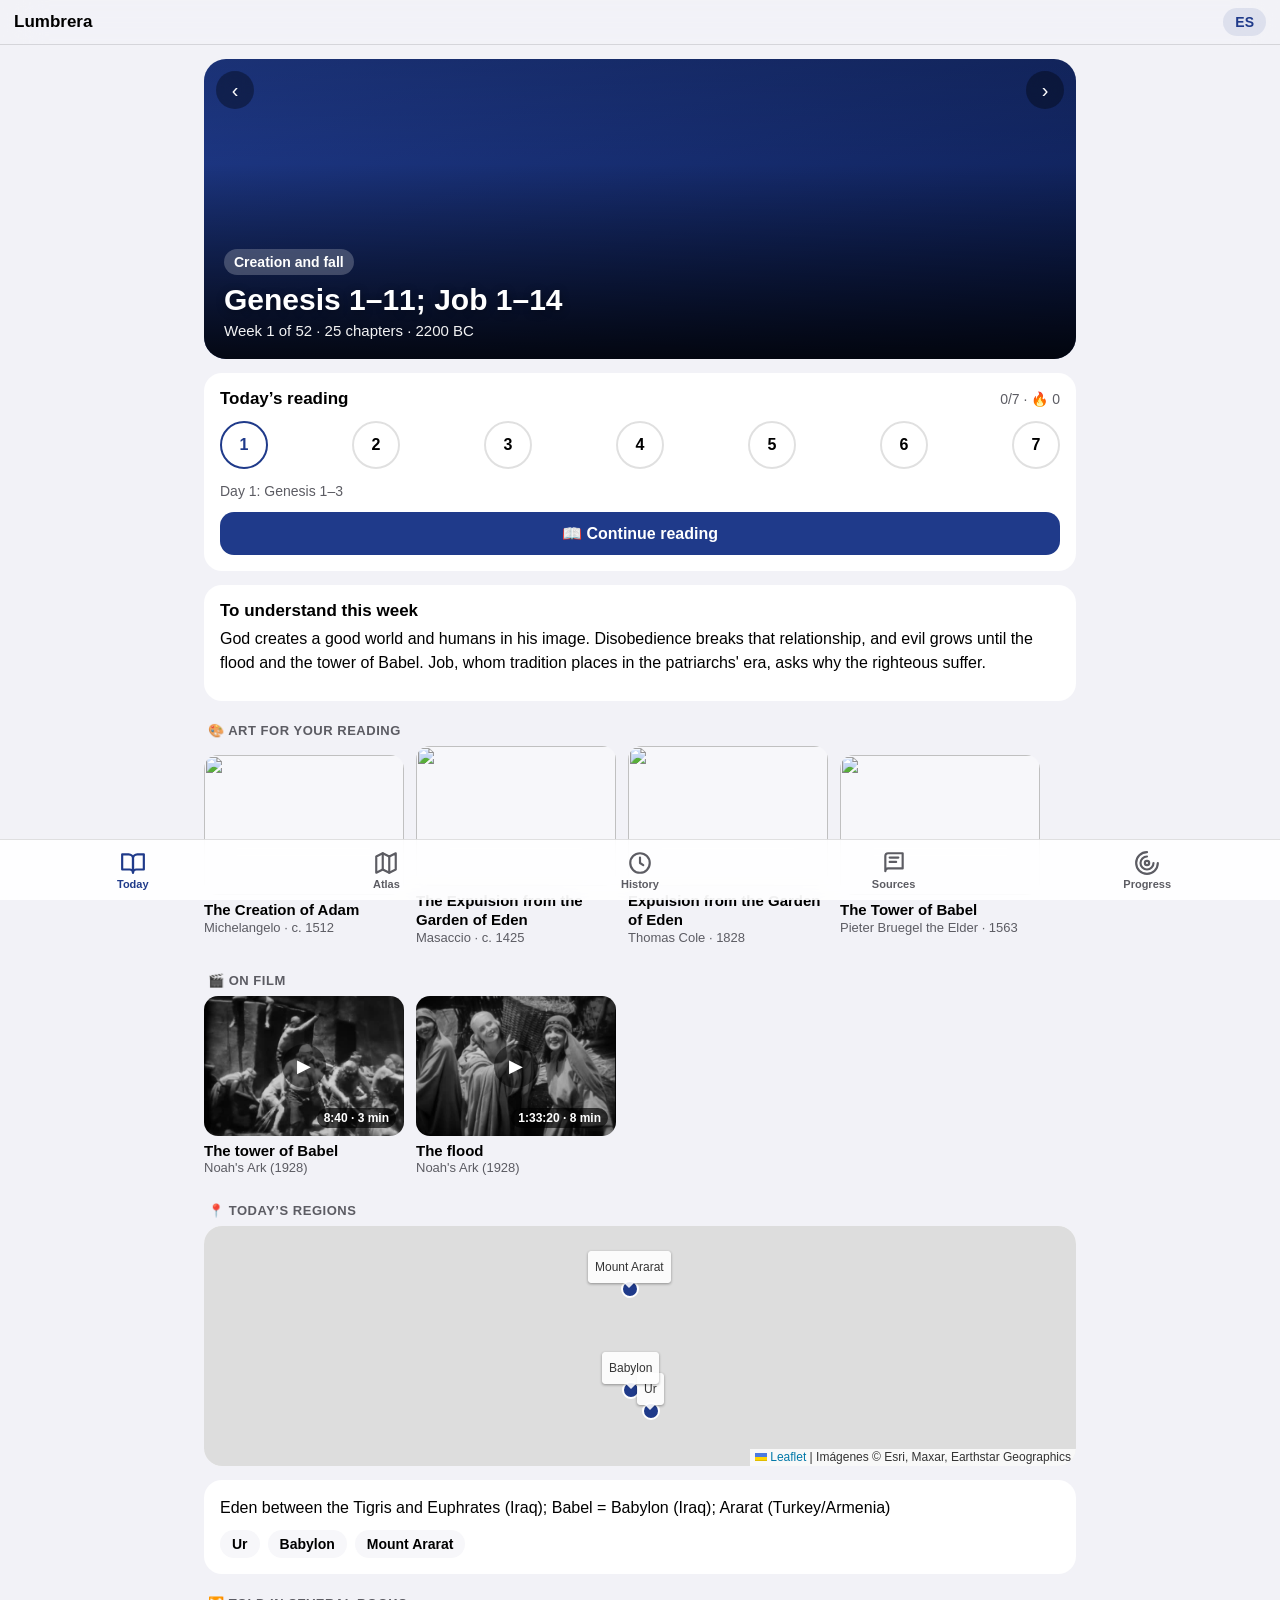
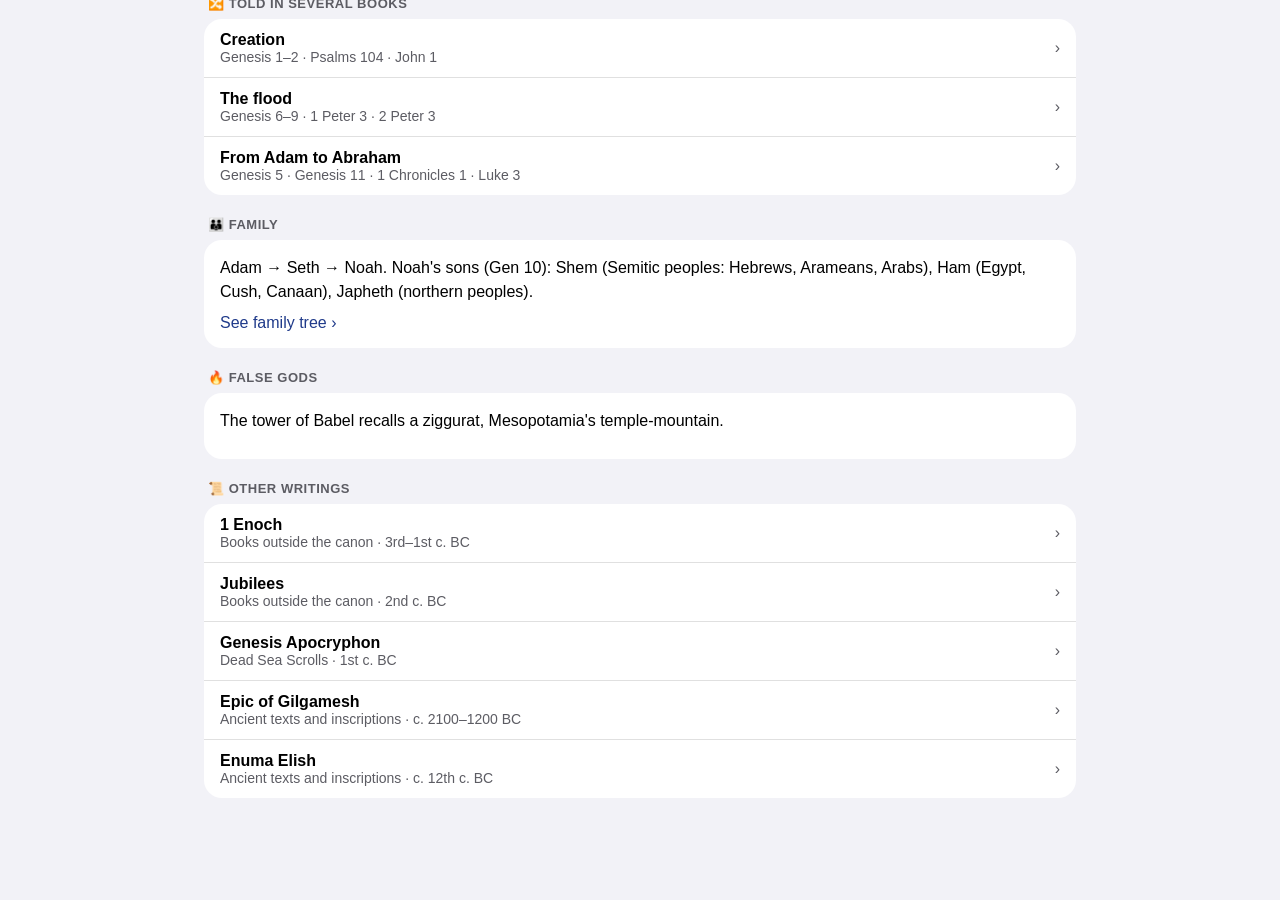
==== app/index.html @ c67d04bc "Lumbrera: nuevo nombre, página de presentación y app en /app/ Co-Authored-By: Claude Opus 5.5 <norep" ====
<!DOCTYPE html>
<html lang="es">
<head>
<meta charset="utf-8">
<meta name="viewport" content="width=device-width, initial-scale=1, viewport-fit=cover">
<title>Lumbrera — Biblia Reina-Valera 1909</title>
<meta name="description" content="La Biblia Reina-Valera 1909 en 52 semanas, en orden cronológico, con mapas, familias, línea del tiempo, dioses falsos, arte y cine.">
<meta name="theme-color" content="#1f3a8a" media="(prefers-color-scheme: light)">
<meta name="theme-color" content="#000000" media="(prefers-color-scheme: dark)">
<meta name="apple-mobile-web-app-capable" content="yes">
<meta name="mobile-web-app-capable" content="yes">
<meta name="apple-mobile-web-app-status-bar-style" content="default">
<meta name="apple-mobile-web-app-title" content="Lumbrera">
<link rel="apple-touch-icon" href="img/icon-180.png">
<link rel="icon" href="img/icon-192.png">
<link rel="manifest" href="manifest.webmanifest">
<link rel="stylesheet" href="vendor/leaflet.css">
<link rel="stylesheet" href="app.css">
</head>
<body>
<div id="app">
  <header id="topbar"><button id="back" class="icon-btn" aria-label="Atrás" hidden>‹</button><h1 id="title">Lumbrera</h1><button id="langBtn" class="pill" aria-label="Idioma">EN</button></header>
  <main id="view" tabindex="-1"></main>
  <nav id="tabs" aria-label="Secciones"></nav>
</div>
<div id="sheet" class="sheet" hidden><div class="sheet-backdrop"></div><div class="sheet-panel" role="dialog" aria-modal="true"><div class="sheet-grab"></div><button class="sheet-close icon-btn" aria-label="Cerrar">✕</button><div class="sheet-body"></div></div></div>
<div id="zoom" class="zoom" hidden><img alt=""><button class="zoom-close icon-btn" aria-label="Cerrar">✕</button><div class="zoom-cap"></div></div>
<script src="vendor/leaflet.js" defer></script>
<script src="app.js" defer></script>
</body>
</html>
---- app/vendor/leaflet.css ----
/* required styles */

.leaflet-pane,
.leaflet-tile,
.leaflet-marker-icon,
.leaflet-marker-shadow,
.leaflet-tile-container,
.leaflet-pane > svg,
.leaflet-pane > canvas,
.leaflet-zoom-box,
.leaflet-image-layer,
.leaflet-layer {
	position: absolute;
	left: 0;
	top: 0;
	}
.leaflet-container {
	overflow: hidden;
	}
.leaflet-tile,
.leaflet-marker-icon,
.leaflet-marker-shadow {
	-webkit-user-select: none;
	   -moz-user-select: none;
	        user-select: none;
	  -webkit-user-drag: none;
	}
/* Prevents IE11 from highlighting tiles in blue */
.leaflet-tile::selection {
	background: transparent;
}
/* Safari renders non-retina tile on retina better with this, but Chrome is worse */
.leaflet-safari .leaflet-tile {
	image-rendering: -webkit-optimize-contrast;
	}
/* hack that prevents hw layers "stretching" when loading new tiles */
.leaflet-safari .leaflet-tile-container {
	width: 1600px;
	height: 1600px;
	-webkit-transform-origin: 0 0;
	}
.leaflet-marker-icon,
.leaflet-marker-shadow {
	display: block;
	}
/* .leaflet-container svg: reset svg max-width decleration shipped in Joomla! (joomla.org) 3.x */
/* .leaflet-container img: map is broken in FF if you have max-width: 100% on tiles */
.leaflet-container .leaflet-overlay-pane svg {
	max-width: none !important;
	max-height: none !important;
	}
.leaflet-container .leaflet-marker-pane img,
.leaflet-container .leaflet-shadow-pane img,
.leaflet-container .leaflet-tile-pane img,
.leaflet-container img.leaflet-image-layer,
.leaflet-container .leaflet-tile {
	max-width: none !important;
	max-height: none !important;
	width: auto;
	padding: 0;
	}

.leaflet-container img.leaflet-tile {
	/* See: https://bugs.chromium.org/p/chromium/issues/detail?id=600120 */
	mix-blend-mode: plus-lighter;
}

.leaflet-container.leaflet-touch-zoom {
	-ms-touch-action: pan-x pan-y;
	touch-action: pan-x pan-y;
	}
.leaflet-container.leaflet-touch-drag {
	-ms-touch-action: pinch-zoom;
	/* Fallback for FF which doesn't support pinch-zoom */
	touch-action: none;
	touch-action: pinch-zoom;
}
.leaflet-container.leaflet-touch-drag.leaflet-touch-zoom {
	-ms-touch-action: none;
	touch-action: none;
}
.leaflet-container {
	-webkit-tap-highlight-color: transparent;
}
.leaflet-container a {
	-webkit-tap-highlight-color: rgba(51, 181, 229, 0.4);
}
.leaflet-tile {
	filter: inherit;
	visibility: hidden;
	}
.leaflet-tile-loaded {
	visibility: inherit;
	}
.leaflet-zoom-box {
	width: 0;
	height: 0;
	-moz-box-sizing: border-box;
	     box-sizing: border-box;
	z-index: 800;
	}
/* workaround for https://bugzilla.mozilla.org/show_bug.cgi?id=888319 */
.leaflet-overlay-pane svg {
	-moz-user-select: none;
	}

.leaflet-pane         { z-index: 400; }

.leaflet-tile-pane    { z-index: 200; }
.leaflet-overlay-pane { z-index: 400; }
.leaflet-shadow-pane  { z-index: 500; }
.leaflet-marker-pane  { z-index: 600; }
.leaflet-tooltip-pane   { z-index: 650; }
.leaflet-popup-pane   { z-index: 700; }

.leaflet-map-pane canvas { z-index: 100; }
.leaflet-map-pane svg    { z-index: 200; }

.leaflet-vml-shape {
	width: 1px;
	height: 1px;
	}
.lvml {
	behavior: url(#default#VML);
	display: inline-block;
	position: absolute;
	}


/* control positioning */

.leaflet-control {
	position: relative;
	z-index: 800;
	pointer-events: visiblePainted; /* IE 9-10 doesn't have auto */
	pointer-events: auto;
	}
.leaflet-top,
.leaflet-bottom {
	position: absolute;
	z-index: 1000;
	pointer-events: none;
	}
.leaflet-top {
	top: 0;
	}
.leaflet-right {
	right: 0;
	}
.leaflet-bottom {
	bottom: 0;
	}
.leaflet-left {
	left: 0;
	}
.leaflet-control {
	float: left;
	clear: both;
	}
.leaflet-right .leaflet-control {
	float: right;
	}
.leaflet-top .leaflet-control {
	margin-top: 10px;
	}
.leaflet-bottom .leaflet-control {
	margin-bottom: 10px;
	}
.leaflet-left .leaflet-control {
	margin-left: 10px;
	}
.leaflet-right .leaflet-control {
	margin-right: 10px;
	}


/* zoom and fade animations */

.leaflet-fade-anim .leaflet-popup {
	opacity: 0;
	-webkit-transition: opacity 0.2s linear;
	   -moz-transition: opacity 0.2s linear;
	        transition: opacity 0.2s linear;
	}
.leaflet-fade-anim .leaflet-map-pane .leaflet-popup {
	opacity: 1;
	}
.leaflet-zoom-animated {
	-webkit-transform-origin: 0 0;
	    -ms-transform-origin: 0 0;
	        transform-origin: 0 0;
	}
svg.leaflet-zoom-animated {
	will-change: transform;
}

.leaflet-zoom-anim .leaflet-zoom-animated {
	-webkit-transition: -webkit-transform 0.25s cubic-bezier(0,0,0.25,1);
	   -moz-transition:    -moz-transform 0.25s cubic-bezier(0,0,0.25,1);
	        transition:         transform 0.25s cubic-bezier(0,0,0.25,1);
	}
.leaflet-zoom-anim .leaflet-tile,
.leaflet-pan-anim .leaflet-tile {
	-webkit-transition: none;
	   -moz-transition: none;
	        transition: none;
	}

.leaflet-zoom-anim .leaflet-zoom-hide {
	visibility: hidden;
	}


/* cursors */

.leaflet-interactive {
	cursor: pointer;
	}
.leaflet-grab {
	cursor: -webkit-grab;
	cursor:    -moz-grab;
	cursor:         grab;
	}
.leaflet-crosshair,
.leaflet-crosshair .leaflet-interactive {
	cursor: crosshair;
	}
.leaflet-popup-pane,
.leaflet-control {
	cursor: auto;
	}
.leaflet-dragging .leaflet-grab,
.leaflet-dragging .leaflet-grab .leaflet-interactive,
.leaflet-dragging .leaflet-marker-draggable {
	cursor: move;
	cursor: -webkit-grabbing;
	cursor:    -moz-grabbing;
	cursor:         grabbing;
	}

/* marker & overlays interactivity */
.leaflet-marker-icon,
.leaflet-marker-shadow,
.leaflet-image-layer,
.leaflet-pane > svg path,
.leaflet-tile-container {
	pointer-events: none;
	}

.leaflet-marker-icon.leaflet-interactive,
.leaflet-image-layer.leaflet-interactive,
.leaflet-pane > svg path.leaflet-interactive,
svg.leaflet-image-layer.leaflet-interactive path {
	pointer-events: visiblePainted; /* IE 9-10 doesn't have auto */
	pointer-events: auto;
	}

/* visual tweaks */

.leaflet-container {
	background: #ddd;
	outline-offset: 1px;
	}
.leaflet-container a {
	color: #0078A8;
	}
.leaflet-zoom-box {
	border: 2px dotted #38f;
	background: rgba(255,255,255,0.5);
	}


/* general typography */
.leaflet-container {
	font-family: "Helvetica Neue", Arial, Helvetica, sans-serif;
	font-size: 12px;
	font-size: 0.75rem;
	line-height: 1.5;
	}


/* general toolbar styles */

.leaflet-bar {
	box-shadow: 0 1px 5px rgba(0,0,0,0.65);
	border-radius: 4px;
	}
.leaflet-bar a {
	background-color: #fff;
	border-bottom: 1px solid #ccc;
	width: 26px;
	height: 26px;
	line-height: 26px;
	display: block;
	text-align: center;
	text-decoration: none;
	color: black;
	}
.leaflet-bar a,
.leaflet-control-layers-toggle {
	background-position: 50% 50%;
	background-repeat: no-repeat;
	display: block;
	}
.leaflet-bar a:hover,
.leaflet-bar a:focus {
	background-color: #f4f4f4;
	}
.leaflet-bar a:first-child {
	border-top-left-radius: 4px;
	border-top-right-radius: 4px;
	}
.leaflet-bar a:last-child {
	border-bottom-left-radius: 4px;
	border-bottom-right-radius: 4px;
	border-bottom: none;
	}
.leaflet-bar a.leaflet-disabled {
	cursor: default;
	background-color: #f4f4f4;
	color: #bbb;
	}

.leaflet-touch .leaflet-bar a {
	width: 30px;
	height: 30px;
	line-height: 30px;
	}
.leaflet-touch .leaflet-bar a:first-child {
	border-top-left-radius: 2px;
	border-top-right-radius: 2px;
	}
.leaflet-touch .leaflet-bar a:last-child {
	border-bottom-left-radius: 2px;
	border-bottom-right-radius: 2px;
	}

/* zoom control */

.leaflet-control-zoom-in,
.leaflet-control-zoom-out {
	font: bold 18px 'Lucida Console', Monaco, monospace;
	text-indent: 1px;
	}

.leaflet-touch .leaflet-control-zoom-in, .leaflet-touch .leaflet-control-zoom-out  {
	font-size: 22px;
	}


/* layers control */

.leaflet-control-layers {
	box-shadow: 0 1px 5px rgba(0,0,0,0.4);
	background: #fff;
	border-radius: 5px;
	}
.leaflet-control-layers-toggle {
	background-image: url(images/layers.png);
	width: 36px;
	height: 36px;
	}
.leaflet-retina .leaflet-control-layers-toggle {
	background-image: url(images/layers-2x.png);
	background-size: 26px 26px;
	}
.leaflet-touch .leaflet-control-layers-toggle {
	width: 44px;
	height: 44px;
	}
.leaflet-control-layers .leaflet-control-layers-list,
.leaflet-control-layers-expanded .leaflet-control-layers-toggle {
	display: none;
	}
.leaflet-control-layers-expanded .leaflet-control-layers-list {
	display: block;
	position: relative;
	}
.leaflet-control-layers-expanded {
	padding: 6px 10px 6px 6px;
	color: #333;
	background: #fff;
	}
.leaflet-control-layers-scrollbar {
	overflow-y: scroll;
	overflow-x: hidden;
	padding-right: 5px;
	}
.leaflet-control-layers-selector {
	margin-top: 2px;
	position: relative;
	top: 1px;
	}
.leaflet-control-layers label {
	display: block;
	font-size: 13px;
	font-size: 1.08333em;
	}
.leaflet-control-layers-separator {
	height: 0;
	border-top: 1px solid #ddd;
	margin: 5px -10px 5px -6px;
	}

/* Default icon URLs */
.leaflet-default-icon-path { /* used only in path-guessing heuristic, see L.Icon.Default */
	background-image: url(images/marker-icon.png);
	}


/* attribution and scale controls */

.leaflet-container .leaflet-control-attribution {
	background: #fff;
	background: rgba(255, 255, 255, 0.8);
	margin: 0;
	}
.leaflet-control-attribution,
.leaflet-control-scale-line {
	padding: 0 5px;
	color: #333;
	line-height: 1.4;
	}
.leaflet-control-attribution a {
	text-decoration: none;
	}
.leaflet-control-attribution a:hover,
.leaflet-control-attribution a:focus {
	text-decoration: underline;
	}
.leaflet-attribution-flag {
	display: inline !important;
	vertical-align: baseline !important;
	width: 1em;
	height: 0.6669em;
	}
.leaflet-left .leaflet-control-scale {
	margin-left: 5px;
	}
.leaflet-bottom .leaflet-control-scale {
	margin-bottom: 5px;
	}
.leaflet-control-scale-line {
	border: 2px solid #777;
	border-top: none;
	line-height: 1.1;
	padding: 2px 5px 1px;
	white-space: nowrap;
	-moz-box-sizing: border-box;
	     box-sizing: border-box;
	background: rgba(255, 255, 255, 0.8);
	text-shadow: 1px 1px #fff;
	}
.leaflet-control-scale-line:not(:first-child) {
	border-top: 2px solid #777;
	border-bottom: none;
	margin-top: -2px;
	}
.leaflet-control-scale-line:not(:first-child):not(:last-child) {
	border-bottom: 2px solid #777;
	}

.leaflet-touch .leaflet-control-attribution,
.leaflet-touch .leaflet-control-layers,
.leaflet-touch .leaflet-bar {
	box-shadow: none;
	}
.leaflet-touch .leaflet-control-layers,
.leaflet-touch .leaflet-bar {
	border: 2px solid rgba(0,0,0,0.2);
	background-clip: padding-box;
	}


/* popup */

.leaflet-popup {
	position: absolute;
	text-align: center;
	margin-bottom: 20px;
	}
.leaflet-popup-content-wrapper {
	padding: 1px;
	text-align: left;
	border-radius: 12px;
	}
.leaflet-popup-content {
	margin: 13px 24px 13px 20px;
	line-height: 1.3;
	font-size: 13px;
	font-size: 1.08333em;
	min-height: 1px;
	}
.leaflet-popup-content p {
	margin: 17px 0;
	margin: 1.3em 0;
	}
.leaflet-popup-tip-container {
	width: 40px;
	height: 20px;
	position: absolute;
	left: 50%;
	margin-top: -1px;
	margin-left: -20px;
	overflow: hidden;
	pointer-events: none;
	}
.leaflet-popup-tip {
	width: 17px;
	height: 17px;
	padding: 1px;

	margin: -10px auto 0;
	pointer-events: auto;

	-webkit-transform: rotate(45deg);
	   -moz-transform: rotate(45deg);
	    -ms-transform: rotate(45deg);
	        transform: rotate(45deg);
	}
.leaflet-popup-content-wrapper,
.leaflet-popup-tip {
	background: white;
	color: #333;
	box-shadow: 0 3px 14px rgba(0,0,0,0.4);
	}
.leaflet-container a.leaflet-popup-close-button {
	position: absolute;
	top: 0;
	right: 0;
	border: none;
	text-align: center;
	width: 24px;
	height: 24px;
	font: 16px/24px Tahoma, Verdana, sans-serif;
	color: #757575;
	text-decoration: none;
	background: transparent;
	}
.leaflet-container a.leaflet-popup-close-button:hover,
.leaflet-container a.leaflet-popup-close-button:focus {
	color: #585858;
	}
.leaflet-popup-scrolled {
	overflow: auto;
	}

.leaflet-oldie .leaflet-popup-content-wrapper {
	-ms-zoom: 1;
	}
.leaflet-oldie .leaflet-popup-tip {
	width: 24px;
	margin: 0 auto;

	-ms-filter: "progid:DXImageTransform.Microsoft.Matrix(M11=0.70710678, M12=0.70710678, M21=-0.70710678, M22=0.70710678)";
	filter: progid:DXImageTransform.Microsoft.Matrix(M11=0.70710678, M12=0.70710678, M21=-0.70710678, M22=0.70710678);
	}

.leaflet-oldie .leaflet-control-zoom,
.leaflet-oldie .leaflet-control-layers,
.leaflet-oldie .leaflet-popup-content-wrapper,
.leaflet-oldie .leaflet-popup-tip {
	border: 1px solid #999;
	}


/* div icon */

.leaflet-div-icon {
	background: #fff;
	border: 1px solid #666;
	}


/* Tooltip */
/* Base styles for the element that has a tooltip */
.leaflet-tooltip {
	position: absolute;
	padding: 6px;
	background-color: #fff;
	border: 1px solid #fff;
	border-radius: 3px;
	color: #222;
	white-space: nowrap;
	-webkit-user-select: none;
	-moz-user-select: none;
	-ms-user-select: none;
	user-select: none;
	pointer-events: none;
	box-shadow: 0 1px 3px rgba(0,0,0,0.4);
	}
.leaflet-tooltip.leaflet-interactive {
	cursor: pointer;
	pointer-events: auto;
	}
.leaflet-tooltip-top:before,
.leaflet-tooltip-bottom:before,
.leaflet-tooltip-left:before,
.leaflet-tooltip-right:before {
	position: absolute;
	pointer-events: none;
	border: 6px solid transparent;
	background: transparent;
	content: "";
	}

/* Directions */

.leaflet-tooltip-bottom {
	margin-top: 6px;
}
.leaflet-tooltip-top {
	margin-top: -6px;
}
.leaflet-tooltip-bottom:before,
.leaflet-tooltip-top:before {
	left: 50%;
	margin-left: -6px;
	}
.leaflet-tooltip-top:before {
	bottom: 0;
	margin-bottom: -12px;
	border-top-color: #fff;
	}
.leaflet-tooltip-bottom:before {
	top: 0;
	margin-top: -12px;
	margin-left: -6px;
	border-bottom-color: #fff;
	}
.leaflet-tooltip-left {
	margin-left: -6px;
}
.leaflet-tooltip-right {
	margin-left: 6px;
}
.leaflet-tooltip-left:before,
.leaflet-tooltip-right:before {
	top: 50%;
	margin-top: -6px;
	}
.leaflet-tooltip-left:before {
	right: 0;
	margin-right: -12px;
	border-left-color: #fff;
	}
.leaflet-tooltip-right:before {
	left: 0;
	margin-left: -12px;
	border-right-color: #fff;
	}

/* Printing */

@media print {
	/* Prevent printers from removing background-images of controls. */
	.leaflet-control {
		-webkit-print-color-adjust: exact;
		print-color-adjust: exact;
		}
	}
---- app/app.css ----
[hidden]{display:none!important}
:root{
  --bg:#f2f2f7; --card:#ffffff; --card2:#f7f7fa; --text:#000; --muted:#5c5c63; --line:rgba(0,0,0,.12);
  --accent:#1f3a8a; --accent-soft:rgba(31,58,138,.10); --good:#1e7b3a; --bad:#b3262b; --warn:#b85c00;
  --radius:18px; --tabh:64px; --font:-apple-system,BlinkMacSystemFont,"SF Pro Text","Segoe UI",Roboto,Helvetica,Arial,sans-serif;
  --serif:"New York","Iowan Old Style",Georgia,"Times New Roman",serif;
}
@media (prefers-color-scheme:dark){:root{
  --bg:#000; --card:#1c1c1e; --card2:#2c2c2e; --text:#fff; --muted:#a1a1a8; --line:rgba(255,255,255,.14);
  --accent:#7aa2ff; --accent-soft:rgba(122,162,255,.16); --good:#4cd07a; --bad:#ff6b6b; --warn:#ffa94d;
}}
*{box-sizing:border-box}
html,body{margin:0;background:var(--bg);color:var(--text);font-family:var(--font);-webkit-text-size-adjust:100%}
body{overscroll-behavior-y:none}
a{color:var(--accent);text-decoration:none}
button{font:inherit;color:inherit;background:none;border:0;cursor:pointer;padding:0}
img{max-width:100%;display:block}
h2{font-size:22px;margin:0 0 6px}
h3{font-size:17px;margin:0 0 6px}
p{line-height:1.5;margin:0 0 10px}
.muted{color:var(--muted)}
.small{font-size:14px}
#topbar{position:sticky;top:0;z-index:20;display:flex;align-items:center;gap:8px;padding:calc(env(safe-area-inset-top) + 8px) 14px 8px;background:color-mix(in srgb,var(--bg) 85%,transparent);backdrop-filter:saturate(180%) blur(20px);-webkit-backdrop-filter:saturate(180%) blur(20px);border-bottom:1px solid var(--line)}
#title{font-size:17px;font-weight:700;margin:0;flex:1;white-space:nowrap;overflow:hidden;text-overflow:ellipsis}
.icon-btn{width:40px;height:40px;border-radius:20px;display:inline-grid;place-items:center;font-size:22px;color:var(--accent)}
.pill{padding:6px 12px;border-radius:999px;background:var(--accent-soft);color:var(--accent);font-weight:600;font-size:14px}
#view{padding:14px 14px calc(var(--tabh) + env(safe-area-inset-bottom) + 24px);max-width:900px;margin:0 auto;outline:none}
#tabs{position:fixed;left:0;right:0;bottom:0;z-index:20;display:flex;justify-content:space-around;padding:6px 6px calc(env(safe-area-inset-bottom) + 6px);background:color-mix(in srgb,var(--card) 88%,transparent);backdrop-filter:saturate(180%) blur(20px);-webkit-backdrop-filter:saturate(180%) blur(20px);border-top:1px solid var(--line)}
#tabs a{flex:1;display:flex;flex-direction:column;align-items:center;gap:2px;padding:4px 0;color:var(--muted);font-size:11px;font-weight:600}
#tabs a svg{width:26px;height:26px}
#tabs a.on{color:var(--accent)}
.card{background:var(--card);border-radius:var(--radius);padding:16px;margin-bottom:14px}
.card.tight{padding:0;overflow:hidden}
.row{display:flex;align-items:center;gap:12px}
.list{background:var(--card);border-radius:var(--radius);overflow:hidden;margin-bottom:14px}
.list>*{display:flex;align-items:center;gap:12px;padding:12px 16px;border-bottom:1px solid var(--line);color:var(--text);width:100%;text-align:left}
.list>*:last-child{border-bottom:0}
.list .chev{margin-left:auto;color:var(--muted)}
.section-title{font-size:13px;text-transform:uppercase;letter-spacing:.04em;color:var(--muted);margin:22px 4px 8px;font-weight:600}
.btn{display:inline-flex;align-items:center;justify-content:center;gap:8px;padding:12px 18px;border-radius:14px;background:var(--accent);color:#fff;font-weight:700}
@media (prefers-color-scheme:dark){.btn{color:#000}}
.btn.secondary{background:var(--accent-soft);color:var(--accent)}
.btn.block{width:100%}
.chip{display:inline-flex;align-items:center;gap:6px;padding:6px 12px;border-radius:999px;background:var(--card2);font-size:14px;font-weight:600;color:var(--text)}
.chips{display:flex;gap:8px;flex-wrap:wrap}
.seg{display:flex;background:var(--card2);border-radius:12px;padding:3px;margin-bottom:14px;overflow-x:auto}
.seg button{flex:1;padding:8px 10px;border-radius:9px;font-weight:600;font-size:14px;white-space:nowrap;color:var(--text)}
.seg button.on{background:var(--card);box-shadow:0 1px 3px rgba(0,0,0,.15)}
/* Hero */
.hero{position:relative;border-radius:22px;overflow:hidden;min-height:300px;color:#fff;display:flex;flex-direction:column;justify-content:flex-end;padding:20px;margin-bottom:14px;background:linear-gradient(160deg,var(--accent),#0b1b4d)}
.hero img.bg{position:absolute;inset:0;width:100%;height:100%;object-fit:cover}
.hero::after{content:"";position:absolute;inset:0;background:linear-gradient(to bottom,rgba(0,0,0,.15),rgba(0,0,0,0) 35%,rgba(0,0,0,.82))}
.hero>*{position:relative;z-index:1}
.hero .era{align-self:flex-start;background:rgba(255,255,255,.22);padding:5px 10px;border-radius:999px;font-weight:600;font-size:14px;margin-bottom:8px;backdrop-filter:blur(8px)}
.hero h2{font-size:30px;line-height:1.1;text-shadow:0 2px 8px rgba(0,0,0,.4)}
.hero .meta{font-size:15px;opacity:.95}
.hero .nav{position:absolute;top:12px;left:12px;right:12px;display:flex;justify-content:space-between;z-index:2}
.hero .nav button{width:38px;height:38px;border-radius:19px;background:rgba(0,0,0,.35);color:#fff;font-size:20px;backdrop-filter:blur(8px)}
/* Days */
.days{display:flex;gap:6px;justify-content:space-between;margin:12px 0}
.day{flex:1;aspect-ratio:1;max-width:48px;border-radius:50%;display:grid;place-items:center;font-weight:700;border:2px solid var(--line);color:var(--text)}
.day.done{background:var(--good);border-color:var(--good);color:#fff}
.day.today{border-color:var(--accent);color:var(--accent)}
.progress{height:8px;background:var(--card2);border-radius:4px;overflow:hidden}
.progress>div{height:100%;background:var(--accent);border-radius:4px}
/* Rails */
.rail{display:flex;gap:12px;overflow-x:auto;scroll-snap-type:x mandatory;padding-bottom:6px;margin:0 -14px;padding-left:14px;padding-right:14px;scrollbar-width:none}
.rail::-webkit-scrollbar{display:none}
.tile{flex:0 0 auto;width:200px;scroll-snap-align:start;text-align:left;color:var(--text)}
.tile .img{width:200px;height:140px;border-radius:14px;overflow:hidden;background:var(--card2);position:relative}
.tile .img img{width:100%;height:100%;object-fit:cover}
.tile .t{font-weight:600;font-size:15px;margin-top:6px;line-height:1.25;display:-webkit-box;-webkit-line-clamp:2;-webkit-box-orient:vertical;overflow:hidden}
.tile .s{font-size:13px;color:var(--muted);white-space:nowrap;overflow:hidden;text-overflow:ellipsis}
.play{position:absolute;inset:0;display:grid;place-items:center}
.play span{width:44px;height:44px;border-radius:22px;background:rgba(0,0,0,.5);color:#fff;display:grid;place-items:center;font-size:18px}
.badge{position:absolute;right:8px;bottom:8px;background:rgba(0,0,0,.65);color:#fff;font-size:12px;font-weight:700;padding:3px 7px;border-radius:999px}
/* Reader */
.reader{font-family:var(--serif);font-size:20px;line-height:1.65}
.reader h2{font-family:var(--font);font-size:26px;margin:28px 0 10px}
.reader .v{cursor:pointer;border-radius:4px}
.reader .v sup{font-family:var(--font);font-size:12px;color:var(--muted);font-weight:700;margin-right:3px}
.reader .v.sel{background:var(--accent-soft)}
.reader .gl{text-decoration:underline dotted var(--accent);text-underline-offset:3px;cursor:help}
.banner{display:flex;gap:12px;align-items:flex-start;background:var(--accent-soft);border-radius:14px;padding:12px;margin:6px 0 10px;font-family:var(--font);font-size:15px;line-height:1.4;width:100%;text-align:left;color:var(--text)}
.banner b{display:block}
.strip{display:flex;gap:8px;overflow-x:auto;margin:0 0 12px;font-family:var(--font);scrollbar-width:none}
.strip button{flex:0 0 auto;display:flex;gap:8px;align-items:center;background:var(--card2);border-radius:12px;padding:6px 10px 6px 6px;max-width:260px;color:var(--text);text-align:left}
.strip img{width:56px;height:42px;object-fit:cover;border-radius:8px}
.strip .t{font-size:13px;font-weight:600;white-space:nowrap;overflow:hidden;text-overflow:ellipsis}
.strip .s{font-size:12px;color:var(--muted);white-space:nowrap;overflow:hidden;text-overflow:ellipsis}
.reader-nav{display:flex;justify-content:space-between;gap:10px;margin:24px 0}
/* Map */
#map{height:calc(100vh - 230px);min-height:380px;border-radius:var(--radius);overflow:hidden}
.leaflet-popup-content{font-family:var(--font)}
/* Timeline */
.tl-wrap{display:flex;background:var(--card);border-radius:var(--radius);overflow:hidden;position:relative}
.tl-labels{flex:0 0 84px;padding-top:24px;border-right:1px solid var(--line)}
.tl-labels div{font-size:12px;font-weight:600;color:var(--muted);padding:0 8px;display:flex;align-items:center}
.tl-scroll{flex:1;overflow-x:auto;position:relative;scrollbar-width:none}
.tl-scroll::-webkit-scrollbar{display:none}
.tl-canvas{position:relative}
.tl-bar{position:absolute;height:28px;border-radius:6px;color:#fff;font-size:12px;font-weight:700;padding:0 6px;display:flex;align-items:center;white-space:nowrap;overflow:hidden}
.tl-out{position:absolute;font-size:12px;font-weight:600;white-space:nowrap;color:var(--text);pointer-events:none}
.tl-tick{position:absolute;top:0;bottom:0;width:1px;background:var(--line)}
.tl-tick span{position:absolute;top:4px;left:4px;font-size:11px;color:var(--muted);white-space:nowrap}
.tl-cursor{position:absolute;top:0;bottom:0;left:calc(84px + (100% - 84px)/2);width:2px;background:var(--text);pointer-events:none;z-index:3}
.tl-year{font-size:34px;font-weight:800;font-variant-numeric:tabular-nums}
/* Tree */
.tree-wrap{position:relative;height:calc(100vh - 250px);min-height:420px;background:var(--card);border-radius:var(--radius);overflow:hidden;touch-action:none}
.tree-wrap svg{position:absolute;left:0;top:0;transform-origin:0 0}
.tree-node rect{fill:var(--card2);stroke:var(--line)}
.tree-node.promise rect{fill:var(--accent);stroke:none}
.tree-node text{fill:var(--text);font-family:var(--font);font-size:13px;font-weight:700}
.tree-node.promise text{fill:#fff}
.tree-node text.tag{font-weight:500;font-size:11px;opacity:.85}
.tree-node.week rect{stroke:var(--warn);stroke-width:3}
.tree-ctrl{position:absolute;right:10px;bottom:10px;display:flex;flex-direction:column;gap:8px;z-index:2}
.tree-ctrl button{width:44px;height:44px;border-radius:22px;background:var(--card2);color:var(--accent);font-size:20px;font-weight:700;box-shadow:0 2px 8px rgba(0,0,0,.2)}
.legend{display:flex;gap:14px;flex-wrap:wrap;font-size:13px;margin:10px 4px}
.legend i{display:inline-block;width:14px;height:10px;border-radius:2px;margin-right:6px;vertical-align:middle}
/* Grid */
.grid{display:grid;grid-template-columns:repeat(auto-fill,minmax(150px,1fr));gap:14px}
.grid .tile{width:auto}
.grid .tile .img{width:100%;height:auto;aspect-ratio:4/3}
/* Sheet */
.sheet{position:fixed;inset:0;z-index:50}
.sheet-backdrop{position:absolute;inset:0;background:rgba(0,0,0,.4);animation:fade .2s}
.sheet-panel{position:absolute;left:0;right:0;bottom:0;max-height:92vh;overflow-y:auto;background:var(--bg);border-radius:22px 22px 0 0;padding:10px 16px calc(env(safe-area-inset-bottom) + 24px);animation:up .25s cubic-bezier(.2,.9,.3,1);max-width:900px;margin:0 auto;-webkit-overflow-scrolling:touch}
.sheet-grab{width:40px;height:5px;border-radius:3px;background:var(--line);margin:0 auto 8px}
.sheet-close{position:absolute;right:10px;top:8px;font-size:18px;background:var(--card2);width:34px;height:34px}
.sheet-body h2{padding-right:40px}
@keyframes up{from{transform:translateY(100%)}to{transform:none}}
@keyframes fade{from{opacity:0}}
video{width:100%;border-radius:14px;background:#000;aspect-ratio:4/3}
.art-hero{background:#000;border-radius:14px;overflow:hidden;cursor:zoom-in}
.art-hero img{width:100%;max-height:55vh;object-fit:contain;margin:0 auto}
/* Zoom */
.zoom{position:fixed;inset:0;z-index:60;background:#000;touch-action:none;overflow:hidden}
.zoom img{position:absolute;left:50%;top:50%;max-width:none;transform-origin:0 0;user-select:none;-webkit-user-drag:none}
.zoom-close{position:absolute;top:calc(env(safe-area-inset-top) + 10px);right:12px;background:rgba(255,255,255,.2);color:#fff;font-size:18px;z-index:2}
.zoom-cap{position:absolute;left:12px;bottom:calc(env(safe-area-inset-bottom) + 12px);right:12px;color:#fff;background:rgba(0,0,0,.5);border-radius:12px;padding:10px 12px;font-size:14px;z-index:2}
.empty{text-align:center;color:var(--muted);padding:30px 10px}
.wiki img{width:100%;max-height:240px;object-fit:cover;border-radius:12px;margin-bottom:10px}
.search{width:100%;padding:12px 14px;border-radius:12px;border:0;background:var(--card2);color:var(--text);font:inherit;margin-bottom:14px}
.stat{font-size:28px;font-weight:800}
.toast{position:fixed;left:50%;bottom:calc(var(--tabh) + env(safe-area-inset-bottom) + 16px);transform:translateX(-50%);background:var(--text);color:var(--bg);padding:10px 16px;border-radius:999px;font-weight:600;z-index:70;font-size:14px}
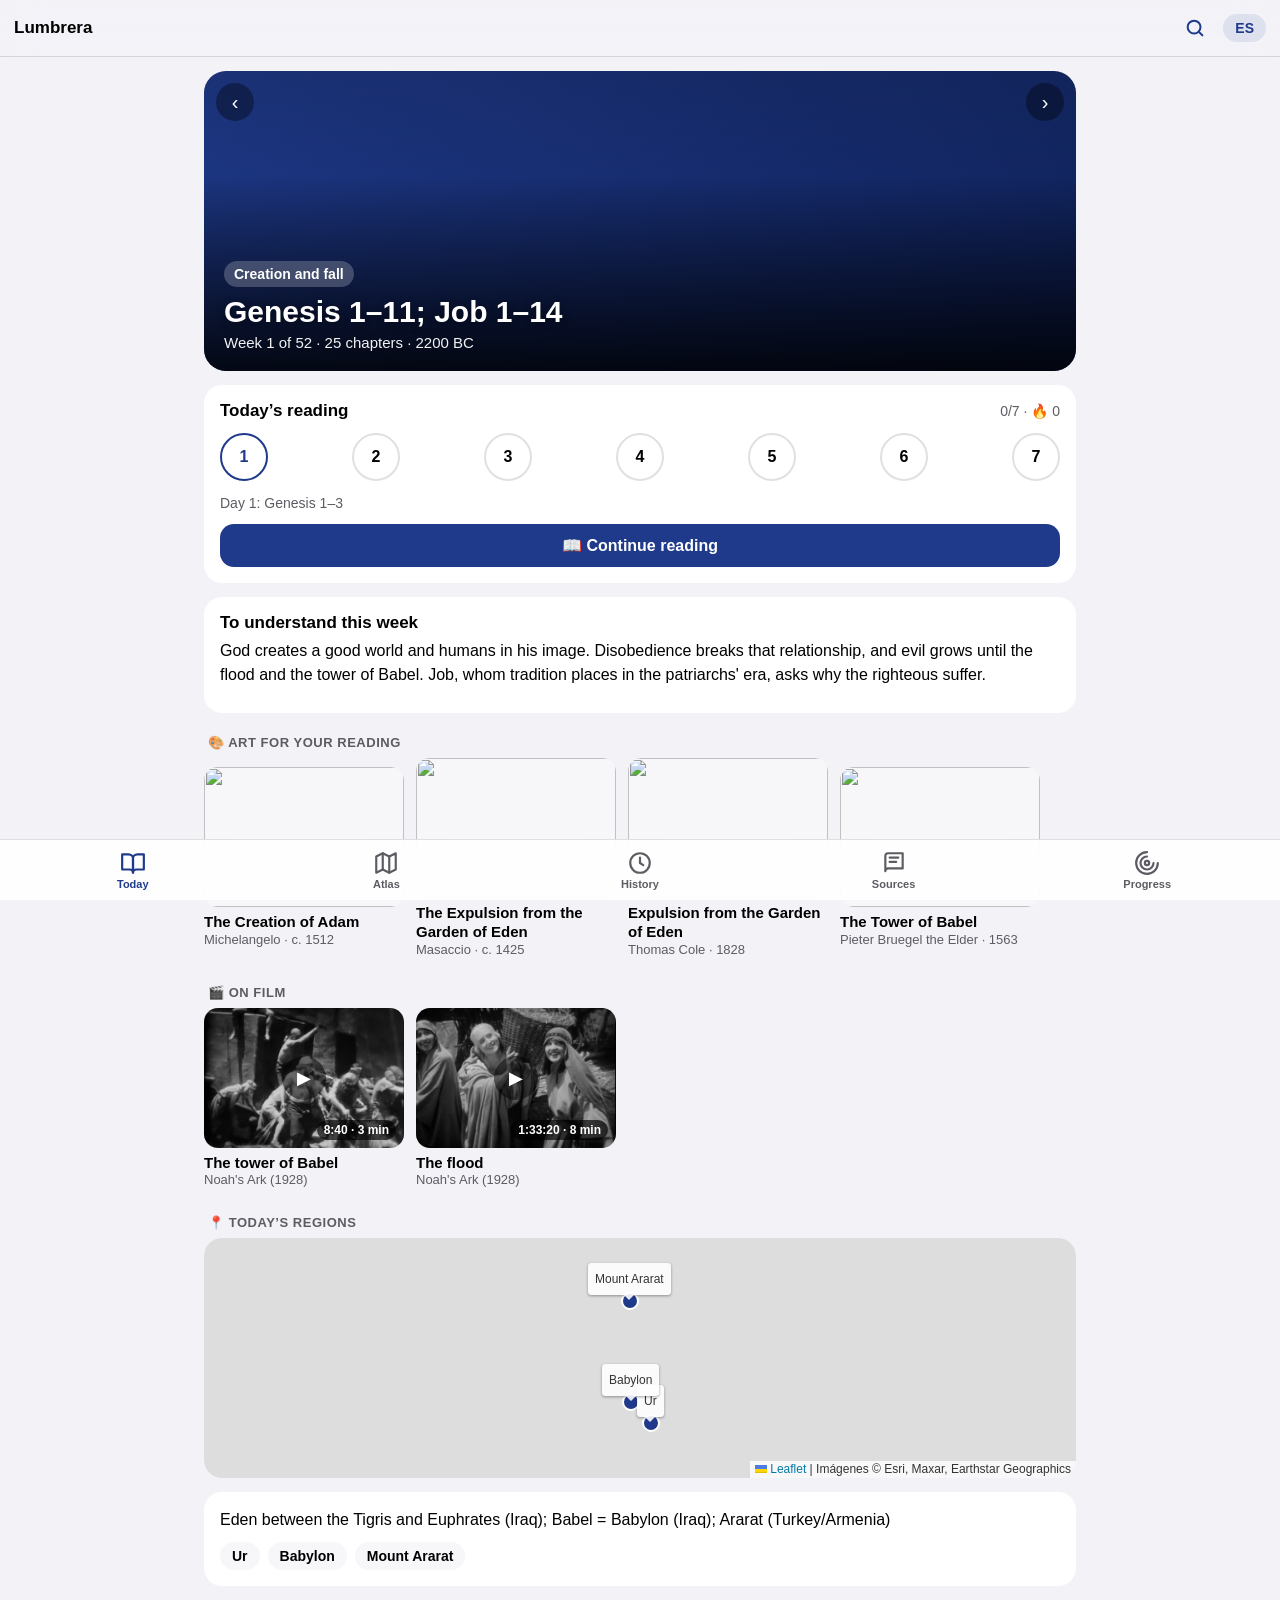
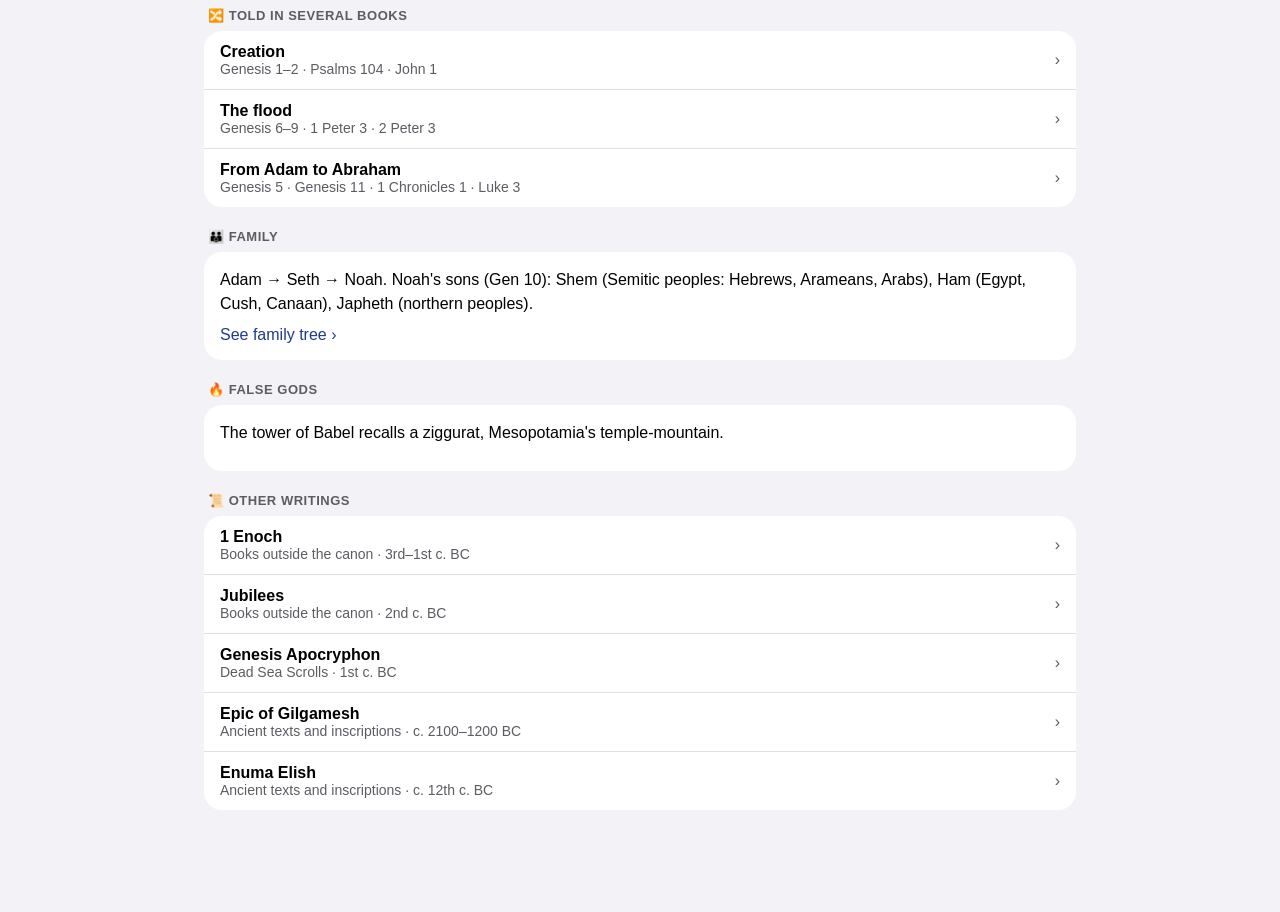
==== commit 2e29e55f: "Search: whole Bible, people, places, false gods, writings, art and film; jump to references Co-Autho" ====
--- a/app/index.html
+++ b/app/index.html
@@ -19,7 +19,7 @@
 </head>
 <body>
 <div id="app">
-  <header id="topbar"><button id="back" class="icon-btn" aria-label="Atrás" hidden>‹</button><h1 id="title">Lumbrera</h1><button id="langBtn" class="pill" aria-label="Idioma">EN</button></header>
+  <header id="topbar"><button id="back" class="icon-btn" aria-label="Atrás" hidden>‹</button><h1 id="title">Lumbrera</h1><button id="searchBtn" class="icon-btn" aria-label="Buscar / Search"><svg width="22" height="22" viewBox="0 0 24 24" fill="none" stroke="currentColor" stroke-width="2.2" stroke-linecap="round"><circle cx="11" cy="11" r="7"/><path d="m20 20-3.5-3.5"/></svg></button><button id="langBtn" class="pill" aria-label="Idioma">EN</button></header>
   <main id="view" tabindex="-1"></main>
   <nav id="tabs" aria-label="Secciones"></nav>
 </div>
--- a/app/app.css
+++ b/app/app.css
@@ -144,3 +144,6 @@
 .search{width:100%;padding:12px 14px;border-radius:12px;border:0;background:var(--card2);color:var(--text);font:inherit;margin-bottom:14px}
 .stat{font-size:28px;font-weight:800}
 .toast{position:fixed;left:50%;bottom:calc(var(--tabh) + env(safe-area-inset-bottom) + 16px);transform:translateX(-50%);background:var(--text);color:var(--bg);padding:10px 16px;border-radius:999px;font-weight:600;z-index:70;font-size:14px}
+
+mark{background:rgba(244,196,106,.55);color:inherit;border-radius:3px;padding:0 1px}
+.reader .v.focus{background:rgba(244,196,106,.5);transition:background 1s}
